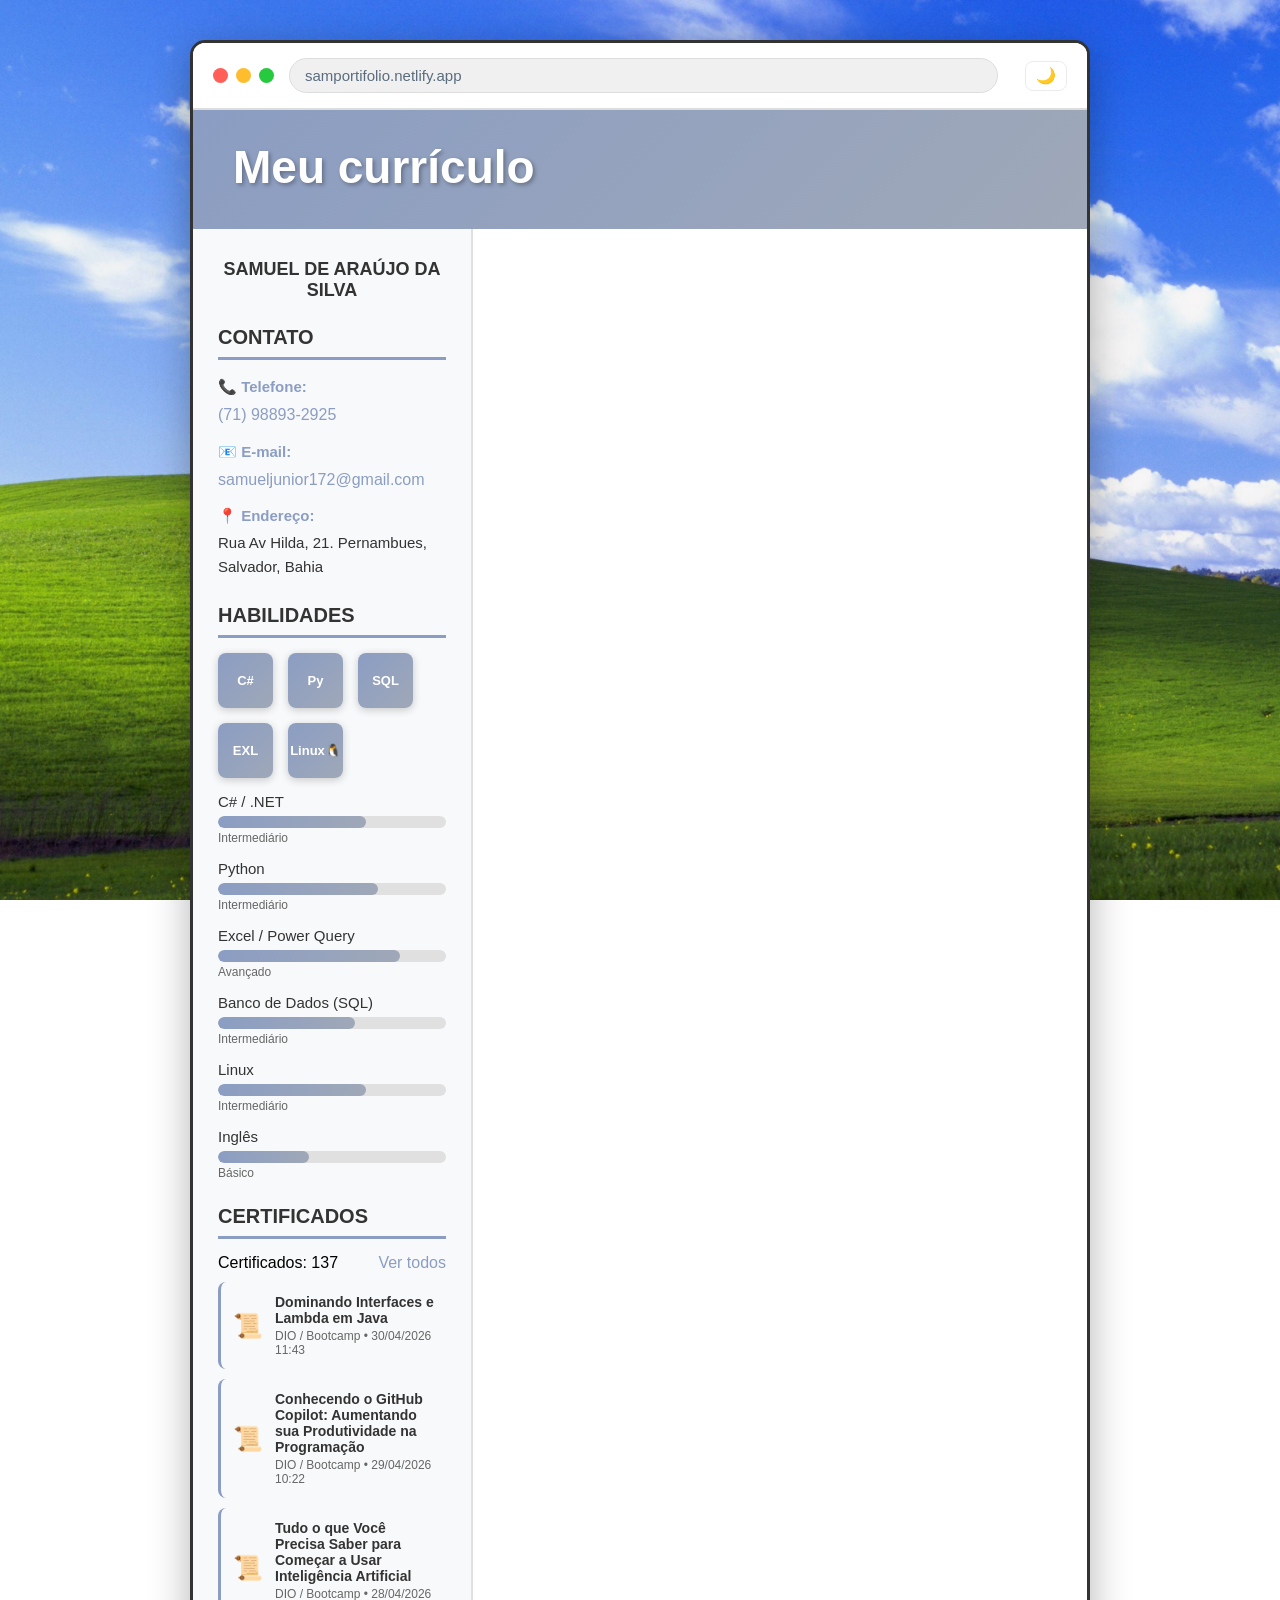
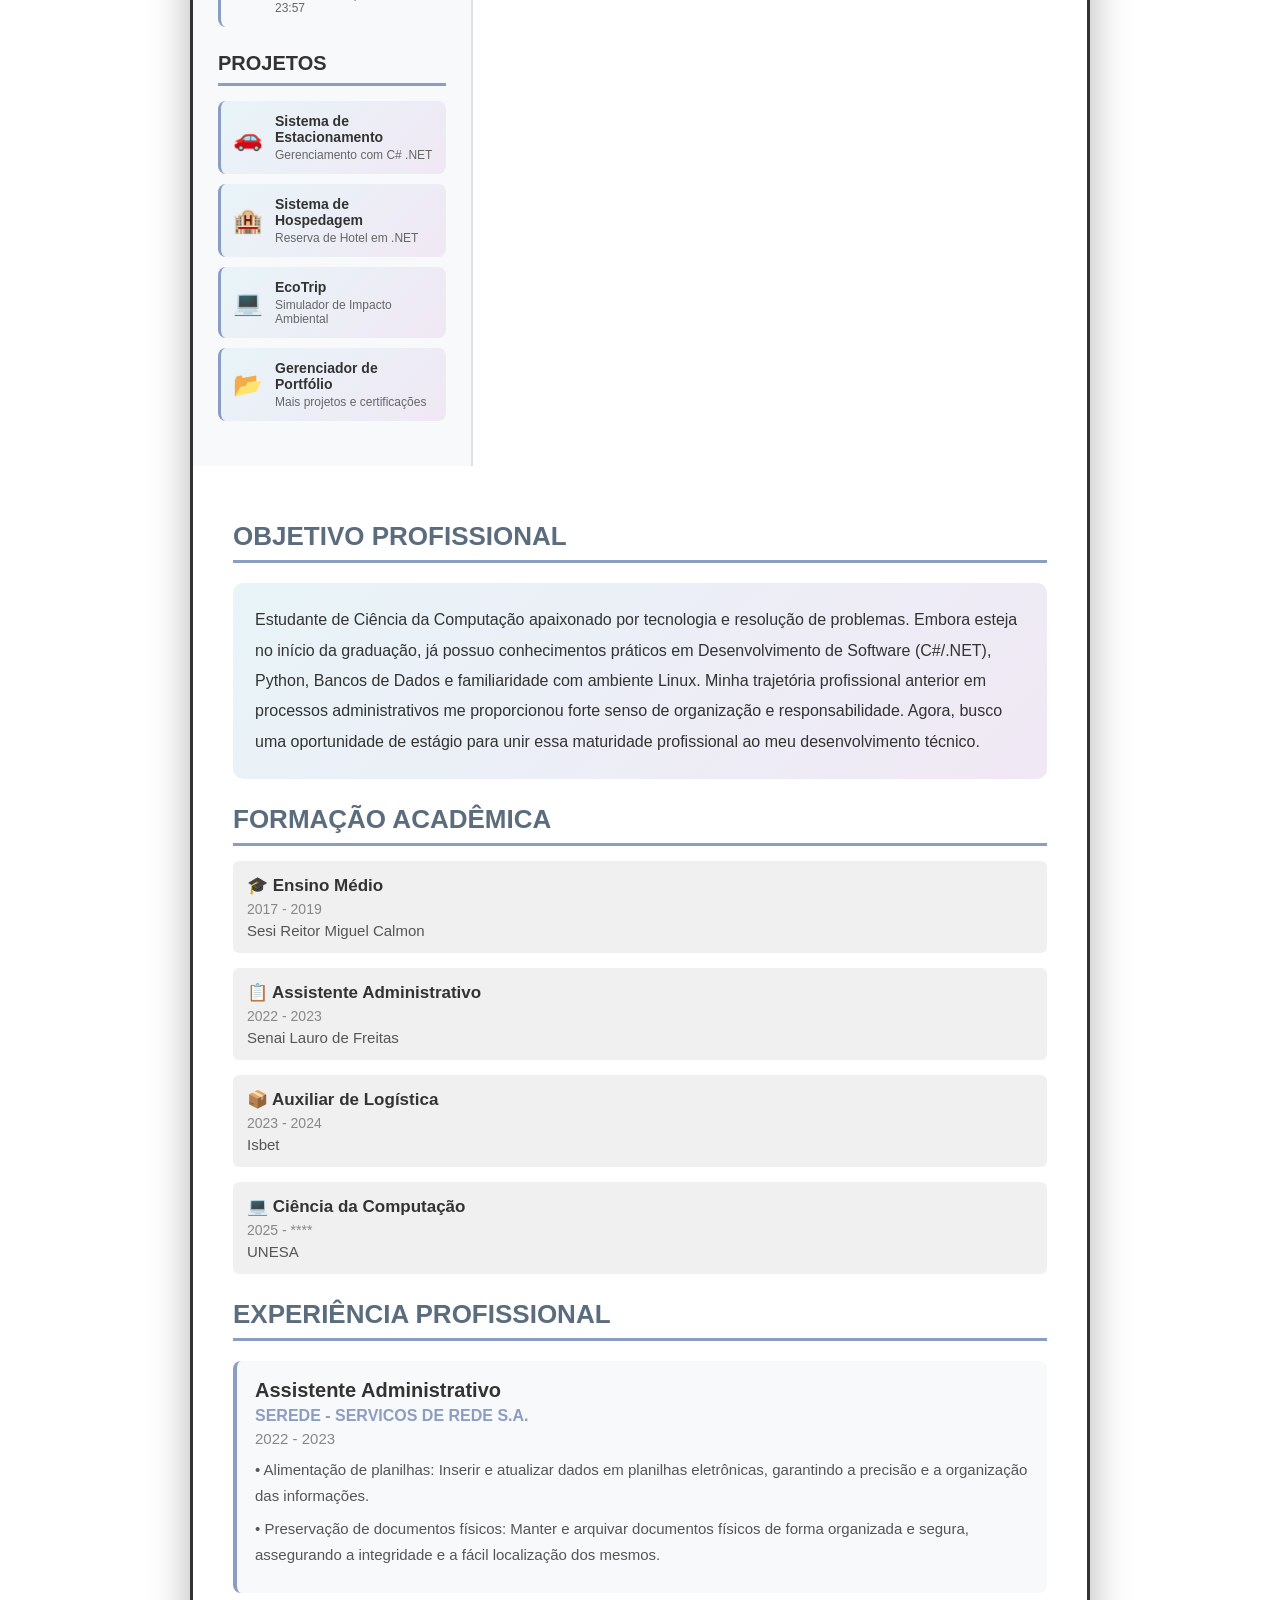
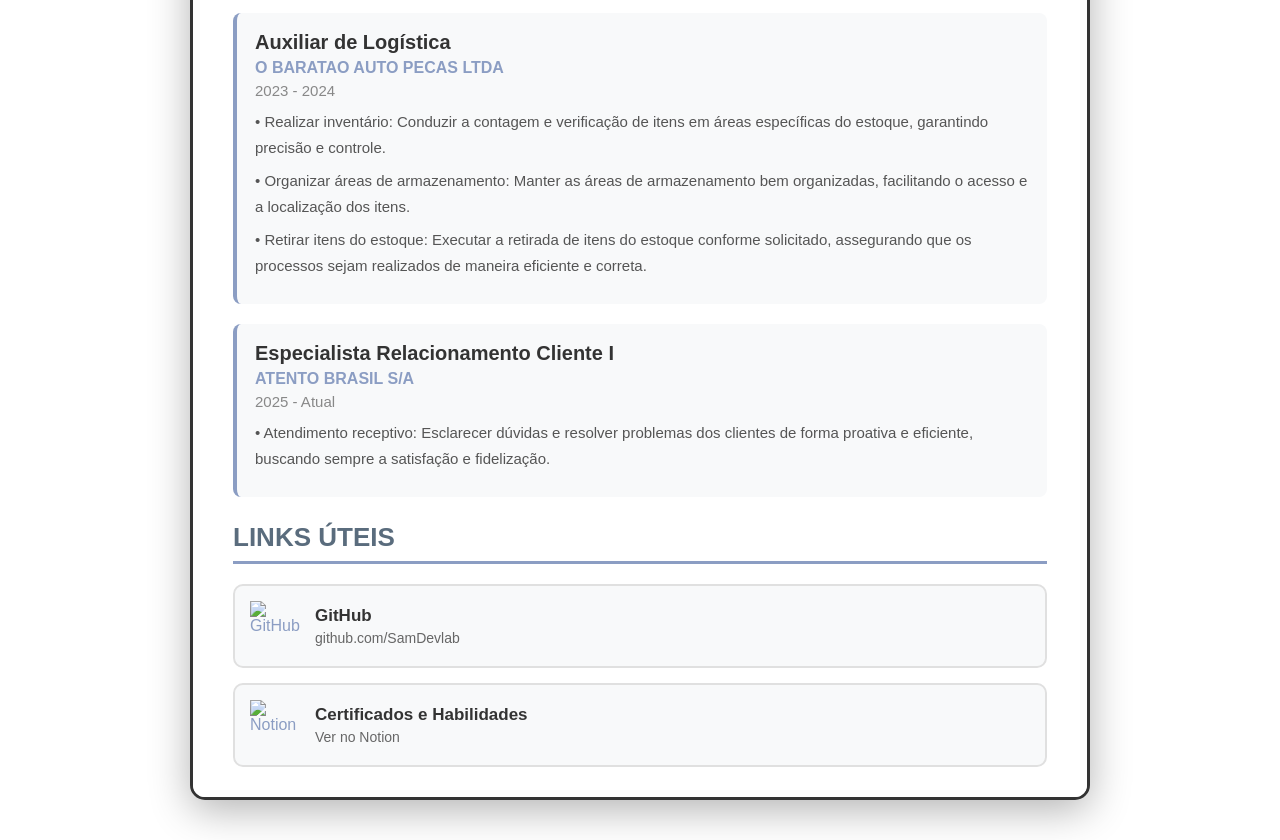
==== index.html @ 59dc6754 "first commit" ====
<!DOCTYPE html>
<html lang="pt-BR">
<head>
    <meta charset="UTF-8">
    <meta name="viewport" content="width=device-width, initial-scale=1.0">
    <title>MEU CURRÍCULO - Samuel de Araújo</title>
    <link rel="stylesheet" href="style.css">
</head>
<body>
    <div class="resume-container">
        <header class="browser-bar" role="banner">
            <div class="browser-dots">
                <div class="dot red"></div>
                <div class="dot yellow"></div>
                <div class="dot green"></div>
            </div>
            <div class="url-bar">samportifolio.netlify.app</div>
            <button id="theme-toggle" aria-label="Alternar tema" title="Alternar tema">🌙</button>
        </header>

        <div class="header">
            <h1>Meu currículo</h1>
        </div>

        <div class="content">
            <aside class="sidebar" role="complementary">
                <h2>SAMUEL DE ARAÚJO DA SILVA</h2>

                <div class="section-title">CONTATO</div>
                <div class="contact-item">
                    <strong>📞 Telefone:</strong>
                    <a href="tel:+5571988932925" aria-label="Ligar para Samuel">(71) 98893-2925</a>
                </div>
                <div class="contact-item">
                    <strong>📧 E-mail:</strong>
                    <a href="mailto:samueljunior172@gmail.com" aria-label="Enviar e-mail para Samuel">samueljunior172@gmail.com</a>
                </div>
                <div class="contact-item">
                    <strong>📍 Endereço:</strong>
                    Rua Av Hilda, 21. Pernambues, Salvador, Bahia
                </div>

                <div class="section-title">HABILIDADES</div>
                <div class="tech-icons">
                    <div class="tech-icon" title="C Sharp">C#</div> <div class="tech-icon" title="Python">Py</div>
                    <div class="tech-icon" title="SQL">SQL</div> <div class="tech-icon" title="Excel">EXL</div>
                    <div class="tech-icon" title="Linux">Linux🐧</div>
                </div>

                <div class="skills-list">
                    <div class="skill-item">
                        <div class="skill-name">C# / .NET</div>
                        <div class="skill-bar-container">
                            <div class="skill-bar" style="width: 65%;"></div>
                        </div>
                        <div class="skill-level">Intermediário</div>
                    </div>

                    <div class="skill-item">
                        <div class="skill-name">Python</div>
                        <div class="skill-bar-container">
                            <div class="skill-bar" style="width: 70%;"></div>
                        </div>
                        <div class="skill-level">Intermediário</div>
                    </div>

                    <div class="skill-item">
                        <div class="skill-name">Excel / Power Query</div>
                        <div class="skill-bar-container">
                            <div class="skill-bar" style="width: 80%;"></div>
                        </div>
                        <div class="skill-level">Avançado</div>
                    </div>

                    <div class="skill-item">
                        <div class="skill-name">Banco de Dados (SQL)</div>
                        <div class="skill-bar-container">
                            <div class="skill-bar" style="width: 60%;"></div>
                        </div>
                        <div class="skill-level">Intermediário</div>
                    </div>

                    <div class="skill-item">
                        <div class="skill-name">Linux</div>
                        <div class="skill-bar-container">
                            <div class="skill-bar" style="width: 65%;"></div>
                        </div>
                        <div class="skill-level">Intermediário</div>
                    </div>
                      
                    <div class="skill-item">
                        <div class="skill-name">Inglês</div>
                        <div class="skill-bar-container">
                            <div class="skill-bar" style="width: 40%;"></div>
                        </div>
                        <div class="skill-level">Básico</div>
                    </div>
                </div>

                <div class="section-title">CERTIFICADOS</div>
                <div id="certificates-summary" class="certificates-list" aria-live="polite">
                    <div id="cert-summary-header" style="display:flex;justify-content:space-between;align-items:center;">
                        <span id="cert-total">Certificados: 0</span>
                        <a id="cert-see-all" href="certi/certi.html" target="_blank">Ver todos</a>
                    </div>
                    <div id="sidebar-certs"></div>
                </div>

                <div class="section-title">PROJETOS</div>
                <div class="projects-list">
                    <a href="https://github.com/SamDevlab/Estacionamento" target="_blank" class="project-item">
                        <span class="project-icon">🚗</span>
                        <div class="project-info">
                            <strong>Sistema de Estacionamento</strong>
                            <span>Gerenciamento com C# .NET</span>
                        </div>
                    </a>

                    <a href="https://github.com/SamDevlab/sistema-hospedagem-hotel" target="_blank" class="project-item">
                        <span class="project-icon">🏨</span>
                        <div class="project-info">
                            <strong>Sistema de Hospedagem</strong>
                            <span>Reserva de Hotel em .NET</span>
                        </div>
                    </a>

                    <a href="https://github.com/SamDevlab/Calculadora-EcoTrip-Simulador-de-Impacto-Ambiental-para-Viagens" target="_blank" class="project-item">
                        <span class="project-icon">💻</span>
                        <div class="project-info">
                            <strong>EcoTrip</strong>
                            <span>Simulador de Impacto Ambiental</span>
                        </div>
                    </a>

                    <a href="certi/certi.html" target="_blank" class="project-item">
                        <span class="project-icon">📂</span>
                        <div class="project-info">
                            <strong>Gerenciador de Portfólio</strong>
                            <span>Mais projetos e certificações</span>
                        </div>
                    </a>
                </div>
            </div>

            <div class="main-content">
                <div class="section-title">OBJETIVO PROFISSIONAL</div>
                <div class="objective">
                    Estudante de Ciência da Computação apaixonado por tecnologia e resolução de problemas. Embora esteja no início da graduação, já possuo conhecimentos práticos em Desenvolvimento de Software (C#/.NET), Python, Bancos de Dados e familiaridade com ambiente Linux. Minha trajetória profissional anterior em processos administrativos me proporcionou forte senso de organização e responsabilidade. Agora, busco uma oportunidade de estágio para unir essa maturidade profissional ao meu desenvolvimento técnico.
                </div>

                <div class="section-title">FORMAÇÃO ACADÊMICA</div>
                
                <div class="education-item">
                    <h4>🎓 Ensino Médio</h4>
                    <div class="date">2017 - 2019</div>
                    <p>Sesi Reitor Miguel Calmon</p>
                </div>

                <div class="education-item">
                    <h4>📋 Assistente Administrativo</h4>
                    <div class="date">2022 - 2023</div>
                    <p>Senai Lauro de Freitas</p>
                </div>

                <div class="education-item">
                    <h4>📦 Auxiliar de Logística</h4>
                    <div class="date">2023 - 2024</div>
                    <p>Isbet</p>
                </div>

                <div class="education-item">
                    <h4>💻 Ciência da Computação</h4>
                    <div class="date">2025 - ****</div>
                    <p>UNESA</p>
                </div>

                <div class="section-title">EXPERIÊNCIA PROFISSIONAL</div>

                <div class="experience-item">
                    <h3>Assistente Administrativo</h3>
                    <div class="company">SEREDE - SERVICOS DE REDE S.A.</div>
                    <div class="date">2022 - 2023</div>
                    <p>• Alimentação de planilhas: Inserir e atualizar dados em planilhas eletrônicas, garantindo a precisão e a organização das informações.</p>
                    <p>• Preservação de documentos físicos: Manter e arquivar documentos físicos de forma organizada e segura, assegurando a integridade e a fácil localização dos mesmos.</p>
                </div>

                <div class="experience-item">
                    <h3>Auxiliar de Logística</h3>
                    <div class="company">O BARATAO AUTO PECAS LTDA</div>
                    <div class="date">2023 - 2024</div>
                    <p>• Realizar inventário: Conduzir a contagem e verificação de itens em áreas específicas do estoque, garantindo precisão e controle.</p>
                    <p>• Organizar áreas de armazenamento: Manter as áreas de armazenamento bem organizadas, facilitando o acesso e a localização dos itens.</p>
                    <p>• Retirar itens do estoque: Executar a retirada de itens do estoque conforme solicitado, assegurando que os processos sejam realizados de maneira eficiente e correta.</p>
                </div>

                <div class="experience-item">
                    <h3>Especialista Relacionamento Cliente I</h3>
                    <div class="company">ATENTO BRASIL S/A</div>
                    <div class="date">2025 - Atual</div>
                    <p>• Atendimento receptivo: Esclarecer dúvidas e resolver problemas dos clientes de forma proativa e eficiente, buscando sempre a satisfação e fidelização.</p>
                </div>

                <div class="section-title">LINKS ÚTEIS</div>
                
                <div class="portfolio-links">
                    <a href="https://github.com/SamDevlab" target="_blank" class="portfolio-link github-link">
                        <img src="https://cdn-icons-png.flaticon.com/512/25/25231.png" alt="GitHub" class="link-icon">
                        <div class="link-info">
                            <strong>GitHub</strong>
                            <span>github.com/SamDevlab</span>
                        </div>
                    </a>

                    <a href="https://fantasy-flight-050.notion.site/1d0145ac499b80c5b8e9d7c2e1d53e35?v=1d0145ac499b80aba5f7000cbdfb2183" target="_blank" class="portfolio-link notion-link">
                        <img src="https://upload.wikimedia.org/wikipedia/commons/4/45/Notion_app_logo.png" alt="Notion" class="link-icon">
                        <div class="link-info">
                            <strong>Certificados e Habilidades</strong>
                            <span>Ver no Notion</span>
                        </div>
                    </a>
                </div>
            </div>
        </div>
    </div>
    <script src="certi/data.js"></script>
    <script>
        // Preenche o sumário de certificados no sidebar usando certi/data.js
        document.addEventListener('DOMContentLoaded', () => {
            const data = window.certificatesData || [];
            const totalEl = document.getElementById('cert-total');
            const listEl = document.getElementById('sidebar-certs');
            const seeAll = document.getElementById('cert-see-all');

            totalEl.textContent = `Certificados: ${data.length}`;
            // mostrarmos os 3 mais recentes (assumindo ordem no array)
            const latest = data.slice(0, 3);
            listEl.innerHTML = '';
            latest.forEach(cert => {
                const a = document.createElement('div');
                a.className = 'certificate-item';
                a.innerHTML = `<span class="certificate-icon">📜</span>
                    <div class="certificate-info">
                        <strong>${cert.title}</strong>
                        <span>${cert.issuer} • ${cert.date}</span>
                    </div>`;
                listEl.appendChild(a);
            });

            // atualizar link 'Ver todos' (abre a página completa)
            seeAll.href = 'certi/certi.html';
        });
    </script>
    <script src="script.js"></script>
</body>
</html>
---- style.css ----
* {
    margin: 0;
    padding: 0;
    box-sizing: border-box;
}

body {
    font-family: 'Segoe UI', Tahoma, Geneva, Verdana, sans-serif;
    background: url(img/xp.jpg) no-repeat center center fixed;
    background-size: cover;
    min-height: 100vh;
    padding: 40px 20px;
    display: flex;
    justify-content: center;
    align-items: center;
}

.resume-container {
    max-width: 900px;
    width: 100%;
    background: white;
    border-radius: 15px;
    box-shadow: 0 10px 40px rgba(0, 0, 0, 0.3);
    overflow: hidden;
    border: 3px solid #333;
}

.header {
    background: linear-gradient(135deg, #8b9dc3 0%, #9fa8b8 100%);
    color: white;
    padding: 30px 40px;
    position: relative;
}

.header h1 {
    font-size: 46px;
    font-weight: bold;
    margin-bottom: 5px;
    text-shadow: 2px 2px 4px rgba(0, 0, 0, 0.3);
}

.browser-bar {
    background: white;
    padding: 15px 20px;
    border-bottom: 2px solid #ddd;
    display: flex;
    align-items: center;
    gap: 15px;
}

.browser-dots {
    display: flex;
    gap: 8px;
}

.dot {
    width: 15px;
    height: 15px;
    border-radius: 50%;
}

.dot.red { background: #ff5f56; }
.dot.yellow { background: #ffbd2e; }
.dot.green { background: #27c93f; }

.url-bar {
    flex: 1;
    background: #f0f0f0;
    padding: 8px 15px;
    border-radius: 20px;
    font-size: 15px;
    color: #5a6c7d;
    border: 1px solid #ddd;
}

.content {
    display: flex;
    min-height: 600px;
}

.sidebar {
    width: 280px;
    background: #f8f9fa;
    padding: 30px 25px;
    border-right: 2px solid #e0e0e0;
}

.main-content {
    flex: 1;
    padding: 30px 40px;
    background: white;
}

.sidebar h2 {
    text-align: center;
    color: #333;
    margin-bottom: 20px;
    font-size: 18px;
}

.section-title {
    font-size: 26px;
    color: #5a6c7d;
    margin: 25px 0 15px;
    padding-bottom: 8px;
    border-bottom: 3px solid #8b9dc3;
    font-weight: bold;
    text-transform: uppercase;
}

.sidebar .section-title {
    font-size: 20px;
    color: #333;
}

.contact-item {
    margin: 12px 0;
    font-size: 15px;
    line-height: 1.6;
    color: #333;
}

.contact-item strong {
    color: #8b9dc3;
    display: block;
    margin-bottom: 3px;
}

.skills-list {
    list-style: none;
    margin: 15px 0;
}

.skill-item {
    margin: 15px 0;
}

.skill-name {
    font-size: 15px;
    color: #333;
    margin-bottom: 6px;
    font-weight: 500;
}

.skill-bar-container {
    background: #e0e0e0;
    border-radius: 10px;
    height: 12px;
    overflow: hidden;
}

.skill-bar {
    height: 100%;
    background: linear-gradient(90deg, #8b9dc3 0%, #9fa8b8 100%);
    border-radius: 10px;
    transition: width 0.3s ease;
}

.skill-level {
    font-size: 12px;
    color: #666;
    margin-top: 3px;
}

.certificates-list {
    margin: 15px 0;
}

.certificate-item {
    display: flex;
    align-items: center;
    gap: 12px;
    padding: 12px;
    margin: 10px 0;
    background: #f8f9fa;
    border-radius: 8px;
    border-left: 3px solid #8b9dc3;
    transition: all 0.3s ease;
    text-decoration: none;
    cursor: pointer;
}

.certificate-item:hover {
    background: #e8f4f8;
    transform: translateX(5px);
    box-shadow: 0 4px 12px rgba(0, 0, 0, 0.1);
}

.certificate-icon {
    font-size: 24px;
}

.certificate-info {
    display: flex;
    flex-direction: column;
    gap: 3px;
}

.certificate-info strong {
    color: #333;
    font-size: 14px;
}

.certificate-info span {
    color: #666;
    font-size: 12px;
}

.projects-list {
    margin: 15px 0;
}

.project-item {
    display: flex;
    align-items: center;
    gap: 12px;
    padding: 12px;
    margin: 10px 0;
    background: linear-gradient(135deg, #e8f4f8 0%, #f0e8f4 100%);
    border-radius: 8px;
    border-left: 3px solid #8b9dc3;
    transition: all 0.3s ease;
    text-decoration: none;
    cursor: pointer;
}

.project-item:hover {
    background: linear-gradient(135deg, #d0e8f0 0%, #e0d0e8 100%);
    transform: translateX(5px);
    box-shadow: 0 4px 12px rgba(0, 0, 0, 0.15);
}

.project-icon {
    font-size: 24px;
}

.project-info {
    display: flex;
    flex-direction: column;
    gap: 3px;
}

.project-info strong {
    color: #333;
    font-size: 14px;
}

.project-info span {
    color: #666;
    font-size: 12px;
}

.likings {
    display: flex;
    flex-wrap: wrap;
    gap: 10px;
    margin: 10px 0;
}

.liking-item {
    background: #8b9dc3;
    color: white;
    padding: 8px 14px;
    border-radius: 15px;
    font-size: 14px;
}

.experience-item {
    margin: 20px 0;
    padding: 18px;
    background: #f8f9fa;
    border-radius: 8px;
    border-left: 4px solid #8b9dc3;
}

.experience-item h3 {
    color: #333;
    font-size: 20px;
    margin-bottom: 5px;
}

.experience-item .company {
    color: #8b9dc3;
    font-weight: bold;
    margin-bottom: 5px;
    font-size: 16px;
}

.experience-item .date {
    color: #888;
    font-size: 15px;
    margin-bottom: 10px;
}

.experience-item p {
    color: #555;
    line-height: 1.7;
    font-size: 15px;
    margin-bottom: 8px;
}

.education-item {
    margin: 15px 0;
    padding: 14px;
    background: #f0f0f0;
    border-radius: 6px;
}

.education-item h4 {
    color: #333;
    margin-bottom: 5px;
    font-size: 17px;
}

.education-item .date {
    color: #888;
    font-size: 14px;
}

.education-item p {
    font-size: 15px;
    color: #555;
    margin-top: 5px;
}

.tech-icons {
    display: flex;
    gap: 15px;
    margin: 15px 0;
    flex-wrap: wrap;
}

.tech-icon {
    width: 55px;
    height: 55px;
    background: linear-gradient(135deg, #8b9dc3 0%, #9fa8b8 100%);
    border-radius: 8px;
    display: flex;
    align-items: center;
    justify-content: center;
    color: white;
    font-weight: bold;
    font-size: 13px;
    box-shadow: 0 2px 8px rgba(0, 0, 0, 0.2);
}

.objective {
    background: linear-gradient(135deg, #e8f4f8 0%, #f0e8f4 100%);
    padding: 22px;
    border-radius: 10px;
    margin: 20px 0;
    line-height: 1.9;
    color: #333;
    font-size: 16px;
}

a {
    color: #8b9dc3;
    text-decoration: none;
    font-size: 16px;
}

a:hover {
    text-decoration: underline;
}

.portfolio-links {
    display: flex;
    flex-direction: column;
    gap: 15px;
    margin-top: 20px;
}

.portfolio-link {
    display: flex;
    align-items: center;
    gap: 15px;
    padding: 15px;
    background: #f8f9fa;
    border-radius: 10px;
    border: 2px solid #e0e0e0;
    transition: all 0.3s ease;
    text-decoration: none;
}

.portfolio-link:hover {
    border-color: #8b9dc3;
    background: #e8f4f8;
    transform: translateY(-2px);
    box-shadow: 0 4px 12px rgba(0, 0, 0, 0.1);
    text-decoration: none;
}

.link-icon {
    width: 50px;
    height: 50px;
    object-fit: contain;
}

.link-info {
    flex: 1;
    display: flex;
    flex-direction: column;
    gap: 4px;
}

.link-info strong {
    color: #333;
    font-size: 17px;
}

.link-info span {
    color: #666;
    font-size: 14px;
}

@media (max-width: 768px) {
    .content {
        flex-direction: column;
    }
    
    .sidebar {
        width: 100%;
        border-right: none;
        border-bottom: 2px solid #e0e0e0;
    }
}

/* Theme toggle button in the browser bar */
#theme-toggle {
    margin-left: 12px;
    background: transparent;
    border: 1px solid rgba(0,0,0,0.08);
    color: var(--toggle-color, #333);
    padding: 6px 10px;
    border-radius: 8px;
    cursor: pointer;
    font-size: 16px;
    line-height: 1;
}

#theme-toggle:hover {
    transform: translateY(-1px);
}

/* Dark theme overrides (applied when `dark-theme` class is on body) */
body.dark-theme {
    background: #0f1415 url('xp.jpg') no-repeat center center fixed;
    background-size: cover;
    color: #dbe6e6;
}

body.dark-theme .resume-container {
    background: #131617;
    border-color: #2a3a40;
    box-shadow: 0 12px 40px rgba(0,0,0,0.6);
}

body.dark-theme .header {
    background: linear-gradient(135deg, #1f2a31 0%, #26323a 100%);
    color: #eef6f7;
}

body.dark-theme .header h1 { color: #f2f7f8; }

body.dark-theme .browser-bar { background: rgba(0,0,0,0.35); border-bottom-color: rgba(255,255,255,0.04); }

body.dark-theme .url-bar { background: rgba(0,0,0,0.45); color: #cbd7d7; border-color: rgba(255,255,255,0.03); }

body.dark-theme #theme-toggle { color: #f0f6f6; border-color: rgba(255,255,255,0.06); }

body.dark-theme .sidebar { background: #11181a; border-right-color: #20323a; }

/* Nome na sidebar (Samuel) no tema escuro */
body.dark-theme .sidebar h2 {
    color: #dff7f7;
}

body.dark-theme .main-content { background: transparent; }

body.dark-theme .section-title { color: #dfecee; border-bottom-color: rgba(120,150,175,0.15); }

body.dark-theme .contact-item, body.dark-theme .certificate-info span, body.dark-theme .link-info span { color: #bcd0d0; }

body.dark-theme .skill-bar-container { background: rgba(255,255,255,0.05); }

body.dark-theme .skill-bar { background: linear-gradient(90deg, #2b5262 0%, #2f5b6b 100%); }

body.dark-theme .tech-icon { background: linear-gradient(135deg, #23323a 0%, #2b4048 100%); }

body.dark-theme .experience-item, body.dark-theme .education-item, body.dark-theme .certificate-item, body.dark-theme .project-item, body.dark-theme .portfolio-link {
    background: rgba(255,255,255,0.02);
    border-left-color: #2f5a6b;
    color: #d6e6e6;
}

body.dark-theme .certificate-item:hover, body.dark-theme .project-item:hover, body.dark-theme .portfolio-link:hover {
    background: rgba(255,255,255,0.03);
    transform: translateX(4px);
}

/* Small adjustments for readability */
body.dark-theme .objective { background: linear-gradient(135deg, rgba(15,40,45,0.6), rgba(25,35,40,0.6)); color: #dfecee; }

/* Improve typography for dark theme (legibility) */
body.dark-theme {
    -webkit-font-smoothing: antialiased;
    -moz-osx-font-smoothing: grayscale;
    color: #e8f6f6;
}

body.dark-theme .resume-container,
body.dark-theme .sidebar,
body.dark-theme .main-content {
    font-size: 15px;
}

body.dark-theme .contact-item,
body.dark-theme .skill-name,
body.dark-theme .skill-level,
body.dark-theme .certificate-info strong,
body.dark-theme .certificate-info span,
body.dark-theme .link-info strong,
body.dark-theme .link-info span,
body.dark-theme .experience-item p,
body.dark-theme .education-item p,
body.dark-theme .project-info strong,
body.dark-theme .project-info span {
    color: #d6f0ef;
    font-size: 15px;
    line-height: 1.85;
}

body.dark-theme .section-title {
    color: #f4fbfb;
    font-weight: 800;
    text-shadow: 0 1px 0 rgba(0,0,0,0.4);
}

body.dark-theme .experience-item .company,
body.dark-theme .education-item h4 {
    color: #bfe7e7;
    font-weight: 700;
}

/* make links clearer in dark */
body.dark-theme a { color: #9fe0ea; }

/* soften card borders */
body.dark-theme .certificate-item,
body.dark-theme .project-item,
body.dark-theme .experience-item,
body.dark-theme .education-item {
    border-left-width: 3px;
    border-left-style: solid;
    border-left-color: rgba(79,145,160,0.25);
}


/* 1. Corrige a barra de endereço (URL) do navegador fake */
body.dark-theme .url-bar {
    background-color: #2a2a2a !important; /* Fundo cinza escuro */
    color: #ffffff !important;           /* Texto branco */
    border: 1px solid #444 !important;
}

/* 2. Corrige os Títulos das Profissões (Ex: Assistente Administrativo) */
body.dark-theme .experience-item h3 {
    color: #ffffff !important; /* Branco puro */
    text-shadow: none !important;
}

/* 3. Corrige o nome da empresa (Ex: SEREDE) para destacar */
body.dark-theme .experience-item .company {
    color: #8dbed6 !important; /* Azul claro neon */
}

/* 4. Corrige os Títulos da Educação (Ex: Ensino Médio) */
body.dark-theme .education-item h4 {
    color: #ffffff !important;
}

/* 5. Corrige Títulos de Projetos e Certificados */
body.dark-theme .certificate-info strong,
body.dark-theme .project-info strong {
    color: #ffffff !important;
}

/* 6. Corrige os subtítulos/datas em geral */
body.dark-theme .date, 
body.dark-theme .certificate-info span, 
body.dark-theme .project-info span {
    color: #bbb !important; /* Cinza claro legível */
}
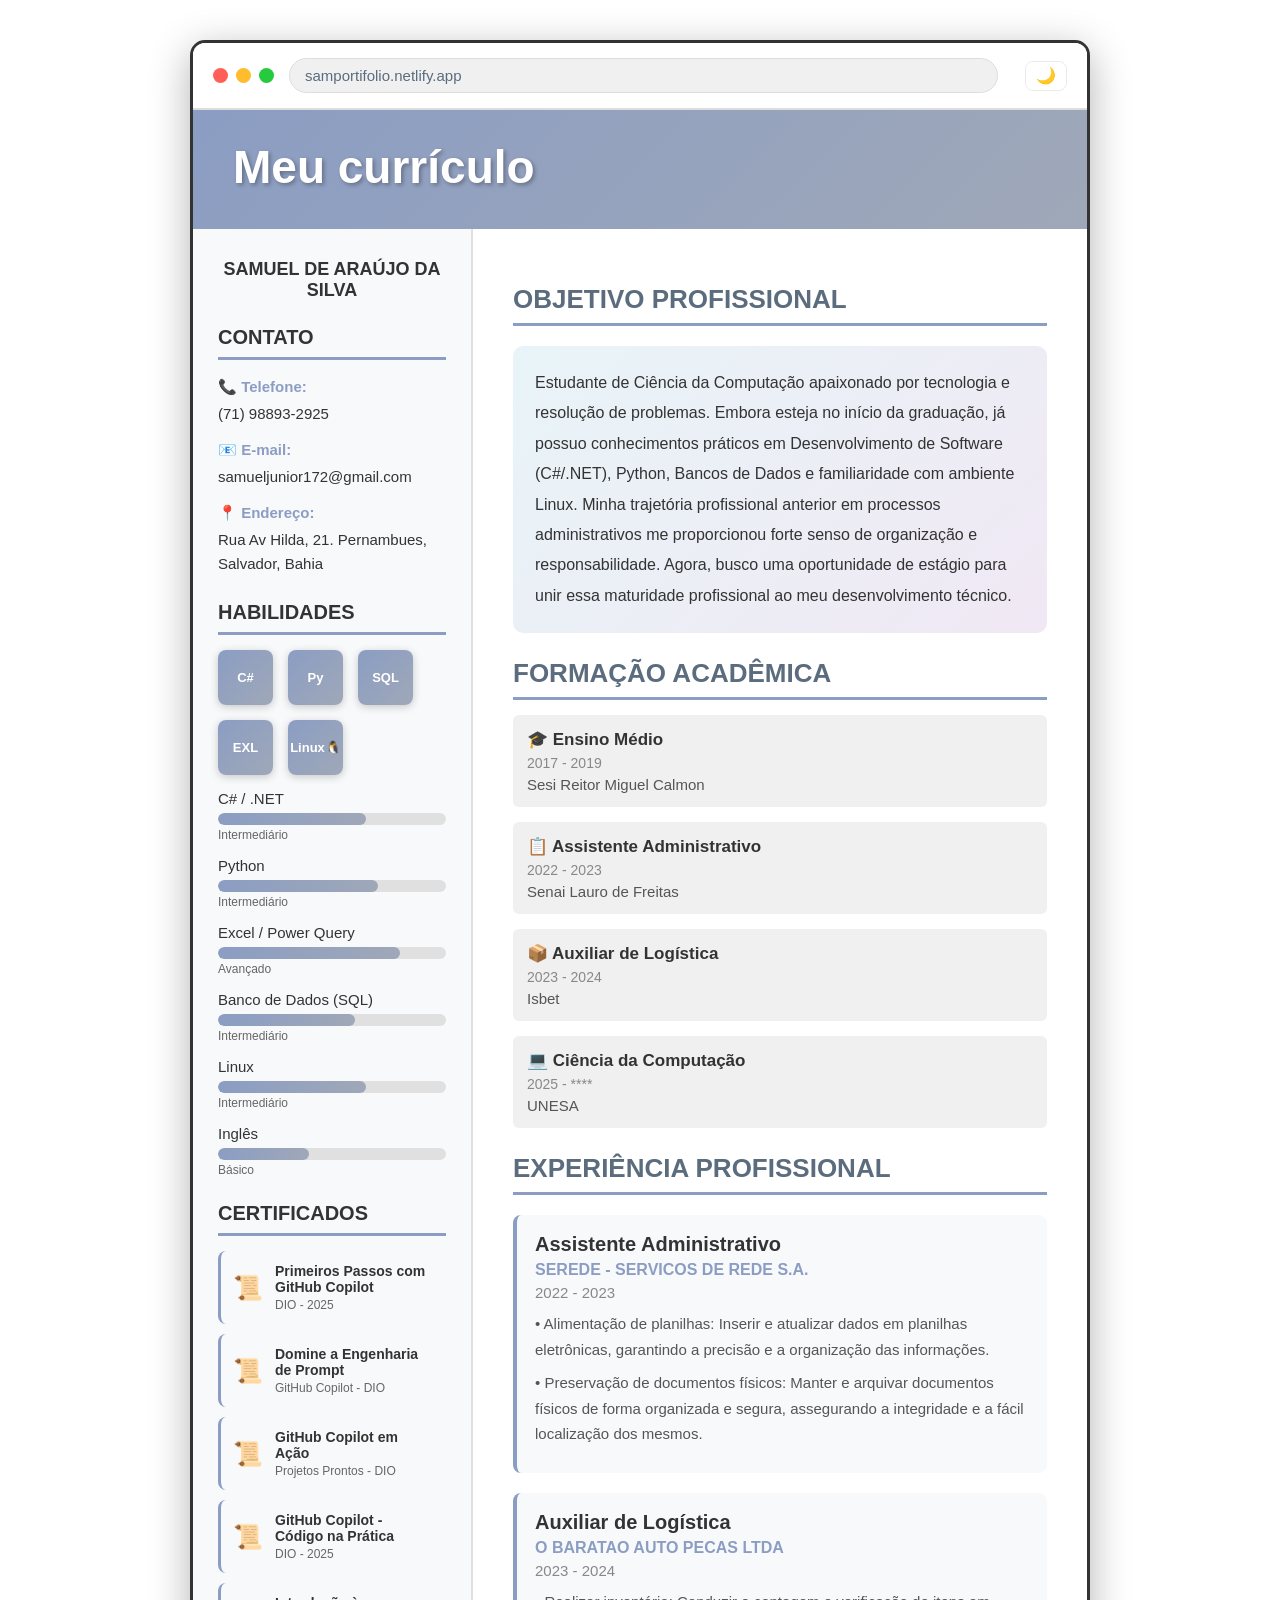
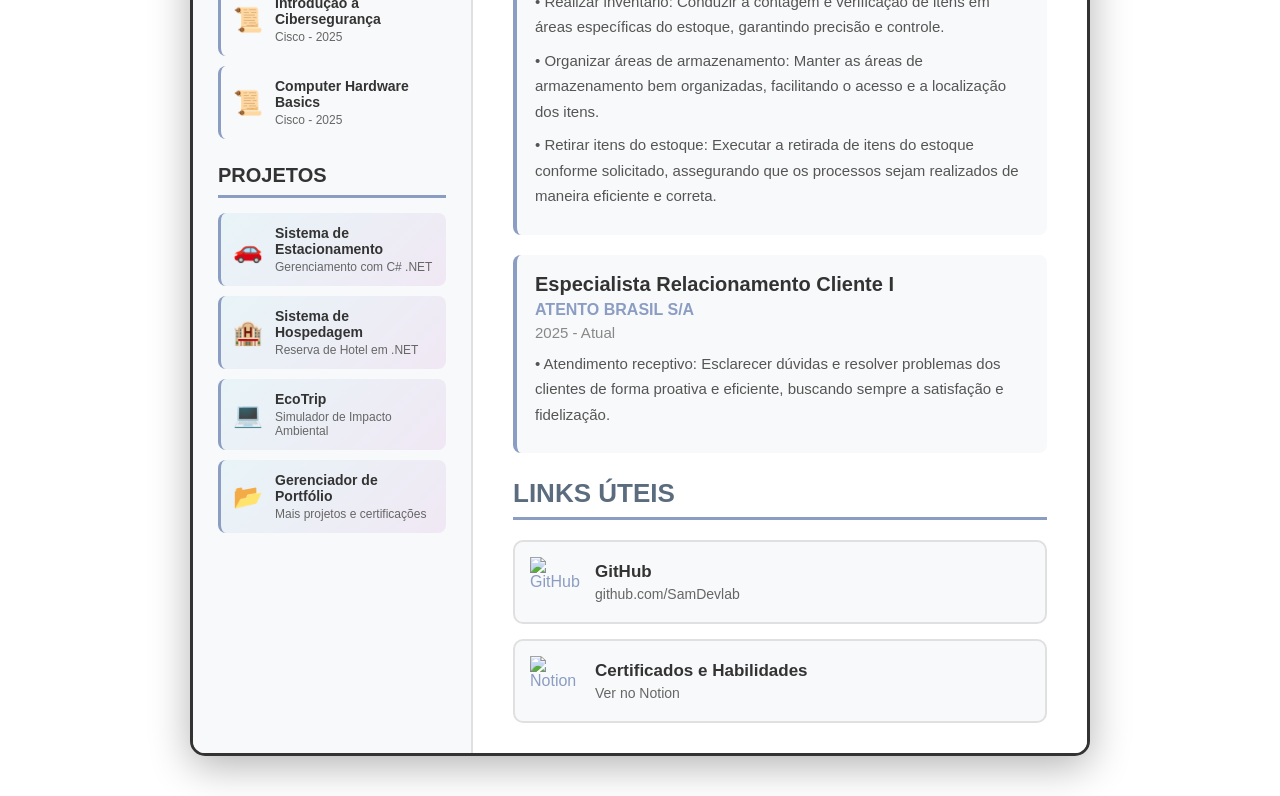
==== commit ae223f68: "real 1 versão" ====
--- a/index.html
+++ b/index.html
@@ -8,7 +8,7 @@
 </head>
 <body>
     <div class="resume-container">
-        <header class="browser-bar" role="banner">
+        <div class="browser-bar">
             <div class="browser-dots">
                 <div class="dot red"></div>
                 <div class="dot yellow"></div>
@@ -16,24 +16,24 @@
             </div>
             <div class="url-bar">samportifolio.netlify.app</div>
             <button id="theme-toggle" aria-label="Alternar tema" title="Alternar tema">🌙</button>
-        </header>
+        </div>
 
         <div class="header">
             <h1>Meu currículo</h1>
         </div>
 
         <div class="content">
-            <aside class="sidebar" role="complementary">
+            <div class="sidebar">
                 <h2>SAMUEL DE ARAÚJO DA SILVA</h2>
 
                 <div class="section-title">CONTATO</div>
                 <div class="contact-item">
                     <strong>📞 Telefone:</strong>
-                    <a href="tel:+5571988932925" aria-label="Ligar para Samuel">(71) 98893-2925</a>
+                    (71) 98893-2925
                 </div>
                 <div class="contact-item">
                     <strong>📧 E-mail:</strong>
-                    <a href="mailto:samueljunior172@gmail.com" aria-label="Enviar e-mail para Samuel">samueljunior172@gmail.com</a>
+                    samueljunior172@gmail.com
                 </div>
                 <div class="contact-item">
                     <strong>📍 Endereço:</strong>
@@ -98,12 +98,54 @@
                 </div>
 
                 <div class="section-title">CERTIFICADOS</div>
-                <div id="certificates-summary" class="certificates-list" aria-live="polite">
-                    <div id="cert-summary-header" style="display:flex;justify-content:space-between;align-items:center;">
-                        <span id="cert-total">Certificados: 0</span>
-                        <a id="cert-see-all" href="certi/certi.html" target="_blank">Ver todos</a>
-                    </div>
-                    <div id="sidebar-certs"></div>
+                <div class="certificates-list">
+                    <a href="https://www.dio.me/certificate/RXYXULWG/share" target="_blank" class="certificate-item">
+                        <span class="certificate-icon">📜</span>
+                        <div class="certificate-info">
+                            <strong>Primeiros Passos com GitHub Copilot</strong>
+                            <span>DIO - 2025</span>
+                        </div>
+                    </a>
+
+                    <a href="https://www.dio.me/certificate/W5DPV26Z/share" target="_blank" class="certificate-item">
+                        <span class="certificate-icon">📜</span>
+                        <div class="certificate-info">
+                            <strong>Domine a Engenharia de Prompt</strong>
+                            <span>GitHub Copilot - DIO</span>
+                        </div>
+                    </a>
+
+                    <a href="https://www.dio.me/certificate/TX4MPMHR/share" target="_blank" class="certificate-item">
+                        <span class="certificate-icon">📜</span>
+                        <div class="certificate-info">
+                            <strong>GitHub Copilot em Ação</strong>
+                            <span>Projetos Prontos - DIO</span>
+                        </div>
+                    </a>
+
+                    <a href="https://www.dio.me/certificate/3JOADPC7/share" target="_blank" class="certificate-item">
+                        <span class="certificate-icon">📜</span>
+                        <div class="certificate-info">
+                            <strong>GitHub Copilot - Código na Prática</strong>
+                            <span>DIO - 2025</span>
+                        </div>
+                    </a>
+
+                    <a href="https://www.credly.com/badges/fd7b07b9-943d-479e-b8e1-52cd825ee0ba" class="certificate-item">
+                        <span class="certificate-icon">📜</span>
+                        <div class="certificate-info">
+                            <strong>Introdução à Cibersegurança</strong>
+                            <span>Cisco - 2025</span>
+                        </div>
+                    </a>
+
+                    <a href="https://www.credly.com/badges/95469008-95b1-4c6c-9dd4-098e8ab3ef07" class="certificate-item">
+                        <span class="certificate-icon">📜</span>
+                        <div class="certificate-info">
+                            <strong>Computer Hardware Basics</strong>
+                            <span>Cisco - 2025</span>
+                        </div>
+                    </a>
                 </div>
 
                 <div class="section-title">PROJETOS</div>
@@ -222,34 +264,6 @@
             </div>
         </div>
     </div>
-    <script src="certi/data.js"></script>
-    <script>
-        // Preenche o sumário de certificados no sidebar usando certi/data.js
-        document.addEventListener('DOMContentLoaded', () => {
-            const data = window.certificatesData || [];
-            const totalEl = document.getElementById('cert-total');
-            const listEl = document.getElementById('sidebar-certs');
-            const seeAll = document.getElementById('cert-see-all');
-
-            totalEl.textContent = `Certificados: ${data.length}`;
-            // mostrarmos os 3 mais recentes (assumindo ordem no array)
-            const latest = data.slice(0, 3);
-            listEl.innerHTML = '';
-            latest.forEach(cert => {
-                const a = document.createElement('div');
-                a.className = 'certificate-item';
-                a.innerHTML = `<span class="certificate-icon">📜</span>
-                    <div class="certificate-info">
-                        <strong>${cert.title}</strong>
-                        <span>${cert.issuer} • ${cert.date}</span>
-                    </div>`;
-                listEl.appendChild(a);
-            });
-
-            // atualizar link 'Ver todos' (abre a página completa)
-            seeAll.href = 'certi/certi.html';
-        });
-    </script>
     <script src="script.js"></script>
 </body>
 </html>
--- a/style.css
+++ b/style.css
@@ -6,7 +6,7 @@
 
 body {
     font-family: 'Segoe UI', Tahoma, Geneva, Verdana, sans-serif;
-    background: url(img/xp.jpg) no-repeat center center fixed;
+    background: url(xp.jpg) no-repeat center center fixed;
     background-size: cover;
     min-height: 100vh;
     padding: 40px 20px;
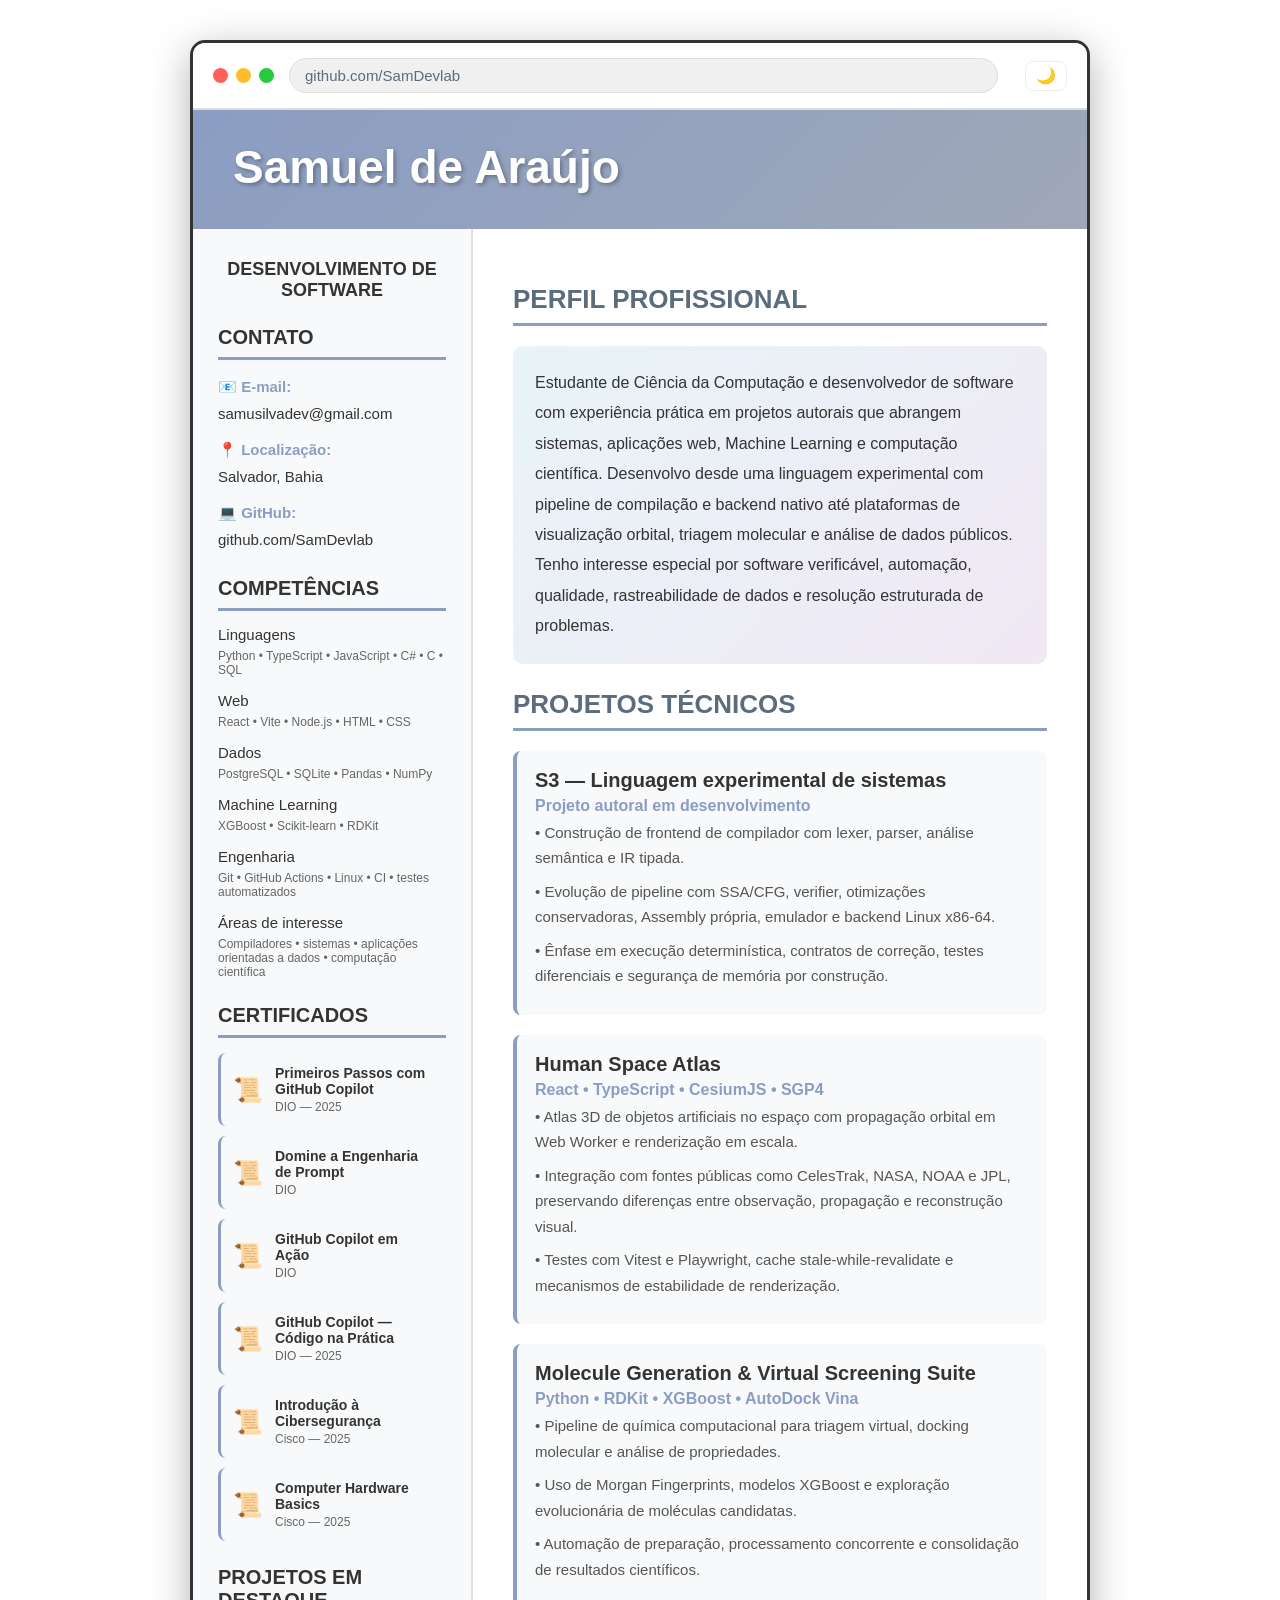
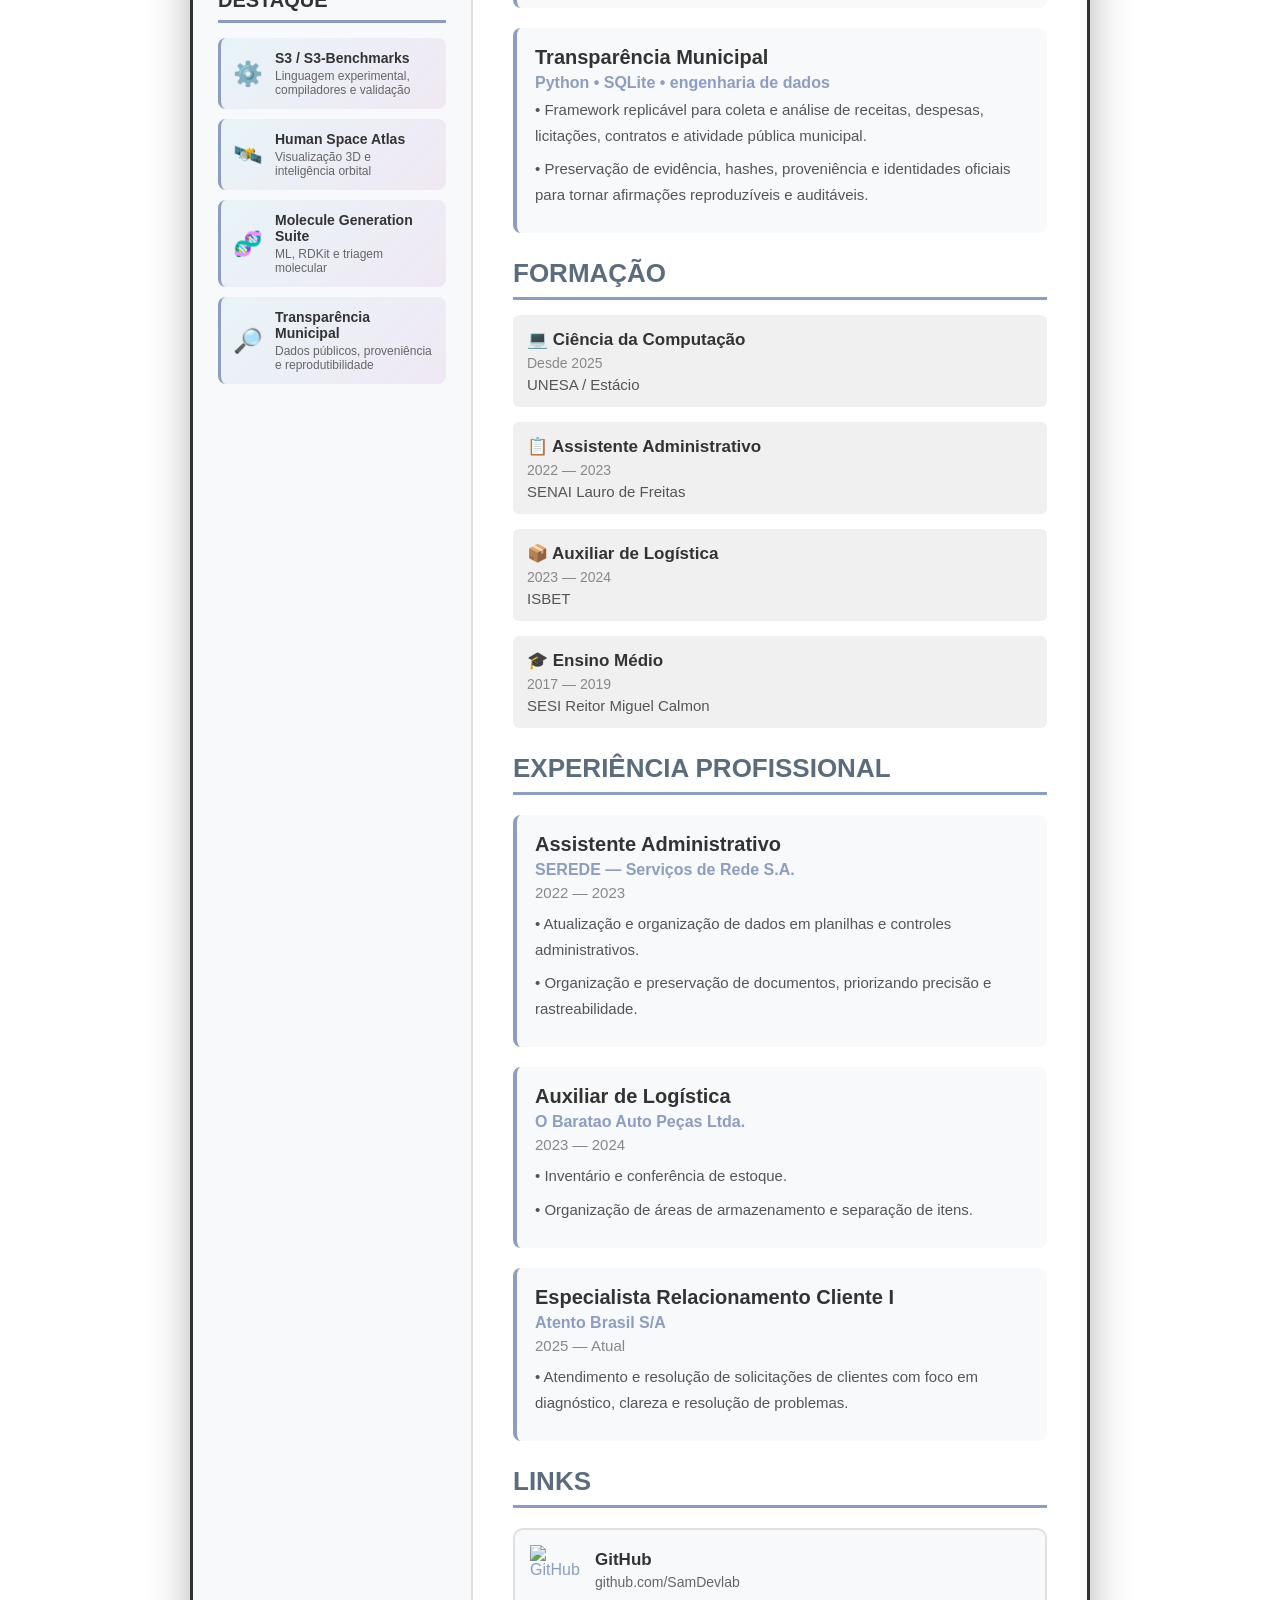
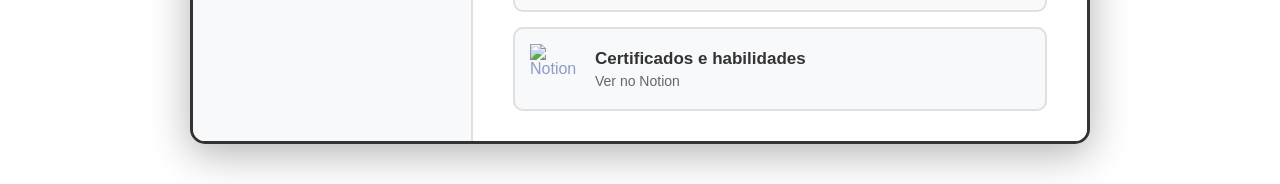
==== commit 45251fa1: "feat: update public resume with current flagship projects and safer contact info" ====
--- a/index.html
+++ b/index.html
@@ -3,7 +3,8 @@
 <head>
     <meta charset="UTF-8">
     <meta name="viewport" content="width=device-width, initial-scale=1.0">
-    <title>MEU CURRÍCULO - Samuel de Araújo</title>
+    <meta name="description" content="Currículo de Samuel de Araújo — estudante de Ciência da Computação e desenvolvedor de software com projetos em sistemas, dados, Machine Learning e computação científica.">
+    <title>Currículo — Samuel de Araújo</title>
     <link rel="stylesheet" href="style.css">
 </head>
 <body>
@@ -14,256 +15,242 @@
                 <div class="dot yellow"></div>
                 <div class="dot green"></div>
             </div>
-            <div class="url-bar">samportifolio.netlify.app</div>
+            <div class="url-bar">github.com/SamDevlab</div>
             <button id="theme-toggle" aria-label="Alternar tema" title="Alternar tema">🌙</button>
         </div>
 
         <div class="header">
-            <h1>Meu currículo</h1>
+            <h1>Samuel de Araújo</h1>
         </div>
 
         <div class="content">
-            <div class="sidebar">
-                <h2>SAMUEL DE ARAÚJO DA SILVA</h2>
+            <aside class="sidebar">
+                <h2>DESENVOLVIMENTO DE SOFTWARE</h2>
 
                 <div class="section-title">CONTATO</div>
                 <div class="contact-item">
-                    <strong>📞 Telefone:</strong>
-                    (71) 98893-2925
+                    <strong>📧 E-mail:</strong>
+                    samusilvadev@gmail.com
                 </div>
                 <div class="contact-item">
-                    <strong>📧 E-mail:</strong>
-                    samueljunior172@gmail.com
+                    <strong>📍 Localização:</strong>
+                    Salvador, Bahia
                 </div>
                 <div class="contact-item">
-                    <strong>📍 Endereço:</strong>
-                    Rua Av Hilda, 21. Pernambues, Salvador, Bahia
-                </div>
-
-                <div class="section-title">HABILIDADES</div>
-                <div class="tech-icons">
-                    <div class="tech-icon" title="C Sharp">C#</div> <div class="tech-icon" title="Python">Py</div>
-                    <div class="tech-icon" title="SQL">SQL</div> <div class="tech-icon" title="Excel">EXL</div>
-                    <div class="tech-icon" title="Linux">Linux🐧</div>
-                </div>
-
+                    <strong>💻 GitHub:</strong>
+                    github.com/SamDevlab
+                </div>
+
+                <div class="section-title">COMPETÊNCIAS</div>
                 <div class="skills-list">
                     <div class="skill-item">
-                        <div class="skill-name">C# / .NET</div>
-                        <div class="skill-bar-container">
-                            <div class="skill-bar" style="width: 65%;"></div>
-                        </div>
-                        <div class="skill-level">Intermediário</div>
-                    </div>
-
-                    <div class="skill-item">
-                        <div class="skill-name">Python</div>
-                        <div class="skill-bar-container">
-                            <div class="skill-bar" style="width: 70%;"></div>
-                        </div>
-                        <div class="skill-level">Intermediário</div>
-                    </div>
-
-                    <div class="skill-item">
-                        <div class="skill-name">Excel / Power Query</div>
-                        <div class="skill-bar-container">
-                            <div class="skill-bar" style="width: 80%;"></div>
-                        </div>
-                        <div class="skill-level">Avançado</div>
-                    </div>
-
-                    <div class="skill-item">
-                        <div class="skill-name">Banco de Dados (SQL)</div>
-                        <div class="skill-bar-container">
-                            <div class="skill-bar" style="width: 60%;"></div>
-                        </div>
-                        <div class="skill-level">Intermediário</div>
-                    </div>
-
-                    <div class="skill-item">
-                        <div class="skill-name">Linux</div>
-                        <div class="skill-bar-container">
-                            <div class="skill-bar" style="width: 65%;"></div>
-                        </div>
-                        <div class="skill-level">Intermediário</div>
-                    </div>
-                      
-                    <div class="skill-item">
-                        <div class="skill-name">Inglês</div>
-                        <div class="skill-bar-container">
-                            <div class="skill-bar" style="width: 40%;"></div>
-                        </div>
-                        <div class="skill-level">Básico</div>
+                        <div class="skill-name">Linguagens</div>
+                        <div class="skill-level">Python • TypeScript • JavaScript • C# • C • SQL</div>
+                    </div>
+                    <div class="skill-item">
+                        <div class="skill-name">Web</div>
+                        <div class="skill-level">React • Vite • Node.js • HTML • CSS</div>
+                    </div>
+                    <div class="skill-item">
+                        <div class="skill-name">Dados</div>
+                        <div class="skill-level">PostgreSQL • SQLite • Pandas • NumPy</div>
+                    </div>
+                    <div class="skill-item">
+                        <div class="skill-name">Machine Learning</div>
+                        <div class="skill-level">XGBoost • Scikit-learn • RDKit</div>
+                    </div>
+                    <div class="skill-item">
+                        <div class="skill-name">Engenharia</div>
+                        <div class="skill-level">Git • GitHub Actions • Linux • CI • testes automatizados</div>
+                    </div>
+                    <div class="skill-item">
+                        <div class="skill-name">Áreas de interesse</div>
+                        <div class="skill-level">Compiladores • sistemas • aplicações orientadas a dados • computação científica</div>
                     </div>
                 </div>
 
                 <div class="section-title">CERTIFICADOS</div>
                 <div class="certificates-list">
-                    <a href="https://www.dio.me/certificate/RXYXULWG/share" target="_blank" class="certificate-item">
+                    <a href="https://www.dio.me/certificate/RXYXULWG/share" target="_blank" rel="noopener noreferrer" class="certificate-item">
                         <span class="certificate-icon">📜</span>
                         <div class="certificate-info">
                             <strong>Primeiros Passos com GitHub Copilot</strong>
-                            <span>DIO - 2025</span>
-                        </div>
-                    </a>
-
-                    <a href="https://www.dio.me/certificate/W5DPV26Z/share" target="_blank" class="certificate-item">
+                            <span>DIO — 2025</span>
+                        </div>
+                    </a>
+                    <a href="https://www.dio.me/certificate/W5DPV26Z/share" target="_blank" rel="noopener noreferrer" class="certificate-item">
                         <span class="certificate-icon">📜</span>
                         <div class="certificate-info">
                             <strong>Domine a Engenharia de Prompt</strong>
-                            <span>GitHub Copilot - DIO</span>
-                        </div>
-                    </a>
-
-                    <a href="https://www.dio.me/certificate/TX4MPMHR/share" target="_blank" class="certificate-item">
+                            <span>DIO</span>
+                        </div>
+                    </a>
+                    <a href="https://www.dio.me/certificate/TX4MPMHR/share" target="_blank" rel="noopener noreferrer" class="certificate-item">
                         <span class="certificate-icon">📜</span>
                         <div class="certificate-info">
                             <strong>GitHub Copilot em Ação</strong>
-                            <span>Projetos Prontos - DIO</span>
-                        </div>
-                    </a>
-
-                    <a href="https://www.dio.me/certificate/3JOADPC7/share" target="_blank" class="certificate-item">
-                        <span class="certificate-icon">📜</span>
-                        <div class="certificate-info">
-                            <strong>GitHub Copilot - Código na Prática</strong>
-                            <span>DIO - 2025</span>
-                        </div>
-                    </a>
-
-                    <a href="https://www.credly.com/badges/fd7b07b9-943d-479e-b8e1-52cd825ee0ba" class="certificate-item">
+                            <span>DIO</span>
+                        </div>
+                    </a>
+                    <a href="https://www.dio.me/certificate/3JOADPC7/share" target="_blank" rel="noopener noreferrer" class="certificate-item">
+                        <span class="certificate-icon">📜</span>
+                        <div class="certificate-info">
+                            <strong>GitHub Copilot — Código na Prática</strong>
+                            <span>DIO — 2025</span>
+                        </div>
+                    </a>
+                    <a href="https://www.credly.com/badges/fd7b07b9-943d-479e-b8e1-52cd825ee0ba" target="_blank" rel="noopener noreferrer" class="certificate-item">
                         <span class="certificate-icon">📜</span>
                         <div class="certificate-info">
                             <strong>Introdução à Cibersegurança</strong>
-                            <span>Cisco - 2025</span>
-                        </div>
-                    </a>
-
-                    <a href="https://www.credly.com/badges/95469008-95b1-4c6c-9dd4-098e8ab3ef07" class="certificate-item">
+                            <span>Cisco — 2025</span>
+                        </div>
+                    </a>
+                    <a href="https://www.credly.com/badges/95469008-95b1-4c6c-9dd4-098e8ab3ef07" target="_blank" rel="noopener noreferrer" class="certificate-item">
                         <span class="certificate-icon">📜</span>
                         <div class="certificate-info">
                             <strong>Computer Hardware Basics</strong>
-                            <span>Cisco - 2025</span>
-                        </div>
-                    </a>
-                </div>
-
-                <div class="section-title">PROJETOS</div>
+                            <span>Cisco — 2025</span>
+                        </div>
+                    </a>
+                </div>
+
+                <div class="section-title">PROJETOS EM DESTAQUE</div>
                 <div class="projects-list">
-                    <a href="https://github.com/SamDevlab/Estacionamento" target="_blank" class="project-item">
-                        <span class="project-icon">🚗</span>
-                        <div class="project-info">
-                            <strong>Sistema de Estacionamento</strong>
-                            <span>Gerenciamento com C# .NET</span>
-                        </div>
-                    </a>
-
-                    <a href="https://github.com/SamDevlab/sistema-hospedagem-hotel" target="_blank" class="project-item">
-                        <span class="project-icon">🏨</span>
-                        <div class="project-info">
-                            <strong>Sistema de Hospedagem</strong>
-                            <span>Reserva de Hotel em .NET</span>
-                        </div>
-                    </a>
-
-                    <a href="https://github.com/SamDevlab/Calculadora-EcoTrip-Simulador-de-Impacto-Ambiental-para-Viagens" target="_blank" class="project-item">
-                        <span class="project-icon">💻</span>
-                        <div class="project-info">
-                            <strong>EcoTrip</strong>
-                            <span>Simulador de Impacto Ambiental</span>
-                        </div>
-                    </a>
-
-                    <a href="certi/certi.html" target="_blank" class="project-item">
-                        <span class="project-icon">📂</span>
-                        <div class="project-info">
-                            <strong>Gerenciador de Portfólio</strong>
-                            <span>Mais projetos e certificações</span>
-                        </div>
-                    </a>
-                </div>
-            </div>
-
-            <div class="main-content">
-                <div class="section-title">OBJETIVO PROFISSIONAL</div>
+                    <a href="https://github.com/SamDevlab/S3-Benchmarks" target="_blank" rel="noopener noreferrer" class="project-item">
+                        <span class="project-icon">⚙️</span>
+                        <div class="project-info">
+                            <strong>S3 / S3-Benchmarks</strong>
+                            <span>Linguagem experimental, compiladores e validação</span>
+                        </div>
+                    </a>
+                    <a href="https://github.com/SamDevlab/human-space-atlas" target="_blank" rel="noopener noreferrer" class="project-item">
+                        <span class="project-icon">🛰️</span>
+                        <div class="project-info">
+                            <strong>Human Space Atlas</strong>
+                            <span>Visualização 3D e inteligência orbital</span>
+                        </div>
+                    </a>
+                    <a href="https://github.com/SamDevlab/molecule-generation-suite" target="_blank" rel="noopener noreferrer" class="project-item">
+                        <span class="project-icon">🧬</span>
+                        <div class="project-info">
+                            <strong>Molecule Generation Suite</strong>
+                            <span>ML, RDKit e triagem molecular</span>
+                        </div>
+                    </a>
+                    <a href="https://github.com/SamDevlab/transparencia" target="_blank" rel="noopener noreferrer" class="project-item">
+                        <span class="project-icon">🔎</span>
+                        <div class="project-info">
+                            <strong>Transparência Municipal</strong>
+                            <span>Dados públicos, proveniência e reprodutibilidade</span>
+                        </div>
+                    </a>
+                </div>
+            </aside>
+
+            <main class="main-content">
+                <div class="section-title">PERFIL PROFISSIONAL</div>
                 <div class="objective">
-                    Estudante de Ciência da Computação apaixonado por tecnologia e resolução de problemas. Embora esteja no início da graduação, já possuo conhecimentos práticos em Desenvolvimento de Software (C#/.NET), Python, Bancos de Dados e familiaridade com ambiente Linux. Minha trajetória profissional anterior em processos administrativos me proporcionou forte senso de organização e responsabilidade. Agora, busco uma oportunidade de estágio para unir essa maturidade profissional ao meu desenvolvimento técnico.
-                </div>
-
-                <div class="section-title">FORMAÇÃO ACADÊMICA</div>
-                
+                    Estudante de Ciência da Computação e desenvolvedor de software com experiência prática em projetos autorais que abrangem sistemas, aplicações web, Machine Learning e computação científica. Desenvolvo desde uma linguagem experimental com pipeline de compilação e backend nativo até plataformas de visualização orbital, triagem molecular e análise de dados públicos. Tenho interesse especial por software verificável, automação, qualidade, rastreabilidade de dados e resolução estruturada de problemas.
+                </div>
+
+                <div class="section-title">PROJETOS TÉCNICOS</div>
+
+                <div class="experience-item">
+                    <h3>S3 — Linguagem experimental de sistemas</h3>
+                    <div class="company">Projeto autoral em desenvolvimento</div>
+                    <p>• Construção de frontend de compilador com lexer, parser, análise semântica e IR tipada.</p>
+                    <p>• Evolução de pipeline com SSA/CFG, verifier, otimizações conservadoras, Assembly própria, emulador e backend Linux x86-64.</p>
+                    <p>• Ênfase em execução determinística, contratos de correção, testes diferenciais e segurança de memória por construção.</p>
+                </div>
+
+                <div class="experience-item">
+                    <h3>Human Space Atlas</h3>
+                    <div class="company">React • TypeScript • CesiumJS • SGP4</div>
+                    <p>• Atlas 3D de objetos artificiais no espaço com propagação orbital em Web Worker e renderização em escala.</p>
+                    <p>• Integração com fontes públicas como CelesTrak, NASA, NOAA e JPL, preservando diferenças entre observação, propagação e reconstrução visual.</p>
+                    <p>• Testes com Vitest e Playwright, cache stale-while-revalidate e mecanismos de estabilidade de renderização.</p>
+                </div>
+
+                <div class="experience-item">
+                    <h3>Molecule Generation & Virtual Screening Suite</h3>
+                    <div class="company">Python • RDKit • XGBoost • AutoDock Vina</div>
+                    <p>• Pipeline de química computacional para triagem virtual, docking molecular e análise de propriedades.</p>
+                    <p>• Uso de Morgan Fingerprints, modelos XGBoost e exploração evolucionária de moléculas candidatas.</p>
+                    <p>• Automação de preparação, processamento concorrente e consolidação de resultados científicos.</p>
+                </div>
+
+                <div class="experience-item">
+                    <h3>Transparência Municipal</h3>
+                    <div class="company">Python • SQLite • engenharia de dados</div>
+                    <p>• Framework replicável para coleta e análise de receitas, despesas, licitações, contratos e atividade pública municipal.</p>
+                    <p>• Preservação de evidência, hashes, proveniência e identidades oficiais para tornar afirmações reproduzíveis e auditáveis.</p>
+                </div>
+
+                <div class="section-title">FORMAÇÃO</div>
+                <div class="education-item">
+                    <h4>💻 Ciência da Computação</h4>
+                    <div class="date">Desde 2025</div>
+                    <p>UNESA / Estácio</p>
+                </div>
+                <div class="education-item">
+                    <h4>📋 Assistente Administrativo</h4>
+                    <div class="date">2022 — 2023</div>
+                    <p>SENAI Lauro de Freitas</p>
+                </div>
+                <div class="education-item">
+                    <h4>📦 Auxiliar de Logística</h4>
+                    <div class="date">2023 — 2024</div>
+                    <p>ISBET</p>
+                </div>
                 <div class="education-item">
                     <h4>🎓 Ensino Médio</h4>
-                    <div class="date">2017 - 2019</div>
-                    <p>Sesi Reitor Miguel Calmon</p>
-                </div>
-
-                <div class="education-item">
-                    <h4>📋 Assistente Administrativo</h4>
-                    <div class="date">2022 - 2023</div>
-                    <p>Senai Lauro de Freitas</p>
-                </div>
-
-                <div class="education-item">
-                    <h4>📦 Auxiliar de Logística</h4>
-                    <div class="date">2023 - 2024</div>
-                    <p>Isbet</p>
-                </div>
-
-                <div class="education-item">
-                    <h4>💻 Ciência da Computação</h4>
-                    <div class="date">2025 - ****</div>
-                    <p>UNESA</p>
+                    <div class="date">2017 — 2019</div>
+                    <p>SESI Reitor Miguel Calmon</p>
                 </div>
 
                 <div class="section-title">EXPERIÊNCIA PROFISSIONAL</div>
-
                 <div class="experience-item">
                     <h3>Assistente Administrativo</h3>
-                    <div class="company">SEREDE - SERVICOS DE REDE S.A.</div>
-                    <div class="date">2022 - 2023</div>
-                    <p>• Alimentação de planilhas: Inserir e atualizar dados em planilhas eletrônicas, garantindo a precisão e a organização das informações.</p>
-                    <p>• Preservação de documentos físicos: Manter e arquivar documentos físicos de forma organizada e segura, assegurando a integridade e a fácil localização dos mesmos.</p>
-                </div>
-
+                    <div class="company">SEREDE — Serviços de Rede S.A.</div>
+                    <div class="date">2022 — 2023</div>
+                    <p>• Atualização e organização de dados em planilhas e controles administrativos.</p>
+                    <p>• Organização e preservação de documentos, priorizando precisão e rastreabilidade.</p>
+                </div>
                 <div class="experience-item">
                     <h3>Auxiliar de Logística</h3>
-                    <div class="company">O BARATAO AUTO PECAS LTDA</div>
-                    <div class="date">2023 - 2024</div>
-                    <p>• Realizar inventário: Conduzir a contagem e verificação de itens em áreas específicas do estoque, garantindo precisão e controle.</p>
-                    <p>• Organizar áreas de armazenamento: Manter as áreas de armazenamento bem organizadas, facilitando o acesso e a localização dos itens.</p>
-                    <p>• Retirar itens do estoque: Executar a retirada de itens do estoque conforme solicitado, assegurando que os processos sejam realizados de maneira eficiente e correta.</p>
-                </div>
-
+                    <div class="company">O Baratao Auto Peças Ltda.</div>
+                    <div class="date">2023 — 2024</div>
+                    <p>• Inventário e conferência de estoque.</p>
+                    <p>• Organização de áreas de armazenamento e separação de itens.</p>
+                </div>
                 <div class="experience-item">
                     <h3>Especialista Relacionamento Cliente I</h3>
-                    <div class="company">ATENTO BRASIL S/A</div>
-                    <div class="date">2025 - Atual</div>
-                    <p>• Atendimento receptivo: Esclarecer dúvidas e resolver problemas dos clientes de forma proativa e eficiente, buscando sempre a satisfação e fidelização.</p>
-                </div>
-
-                <div class="section-title">LINKS ÚTEIS</div>
-                
+                    <div class="company">Atento Brasil S/A</div>
+                    <div class="date">2025 — Atual</div>
+                    <p>• Atendimento e resolução de solicitações de clientes com foco em diagnóstico, clareza e resolução de problemas.</p>
+                </div>
+
+                <div class="section-title">LINKS</div>
                 <div class="portfolio-links">
-                    <a href="https://github.com/SamDevlab" target="_blank" class="portfolio-link github-link">
+                    <a href="https://github.com/SamDevlab" target="_blank" rel="noopener noreferrer" class="portfolio-link github-link">
                         <img src="https://cdn-icons-png.flaticon.com/512/25/25231.png" alt="GitHub" class="link-icon">
                         <div class="link-info">
                             <strong>GitHub</strong>
                             <span>github.com/SamDevlab</span>
                         </div>
                     </a>
-
-                    <a href="https://fantasy-flight-050.notion.site/1d0145ac499b80c5b8e9d7c2e1d53e35?v=1d0145ac499b80aba5f7000cbdfb2183" target="_blank" class="portfolio-link notion-link">
+                    <a href="https://fantasy-flight-050.notion.site/1d0145ac499b80c5b8e9d7c2e1d53e35?v=1d0145ac499b80aba5f7000cbdfb2183" target="_blank" rel="noopener noreferrer" class="portfolio-link notion-link">
                         <img src="https://upload.wikimedia.org/wikipedia/commons/4/45/Notion_app_logo.png" alt="Notion" class="link-icon">
                         <div class="link-info">
-                            <strong>Certificados e Habilidades</strong>
+                            <strong>Certificados e habilidades</strong>
                             <span>Ver no Notion</span>
                         </div>
                     </a>
                 </div>
-            </div>
+            </main>
         </div>
     </div>
     <script src="script.js"></script>
 </body>
-</html>+</html>
